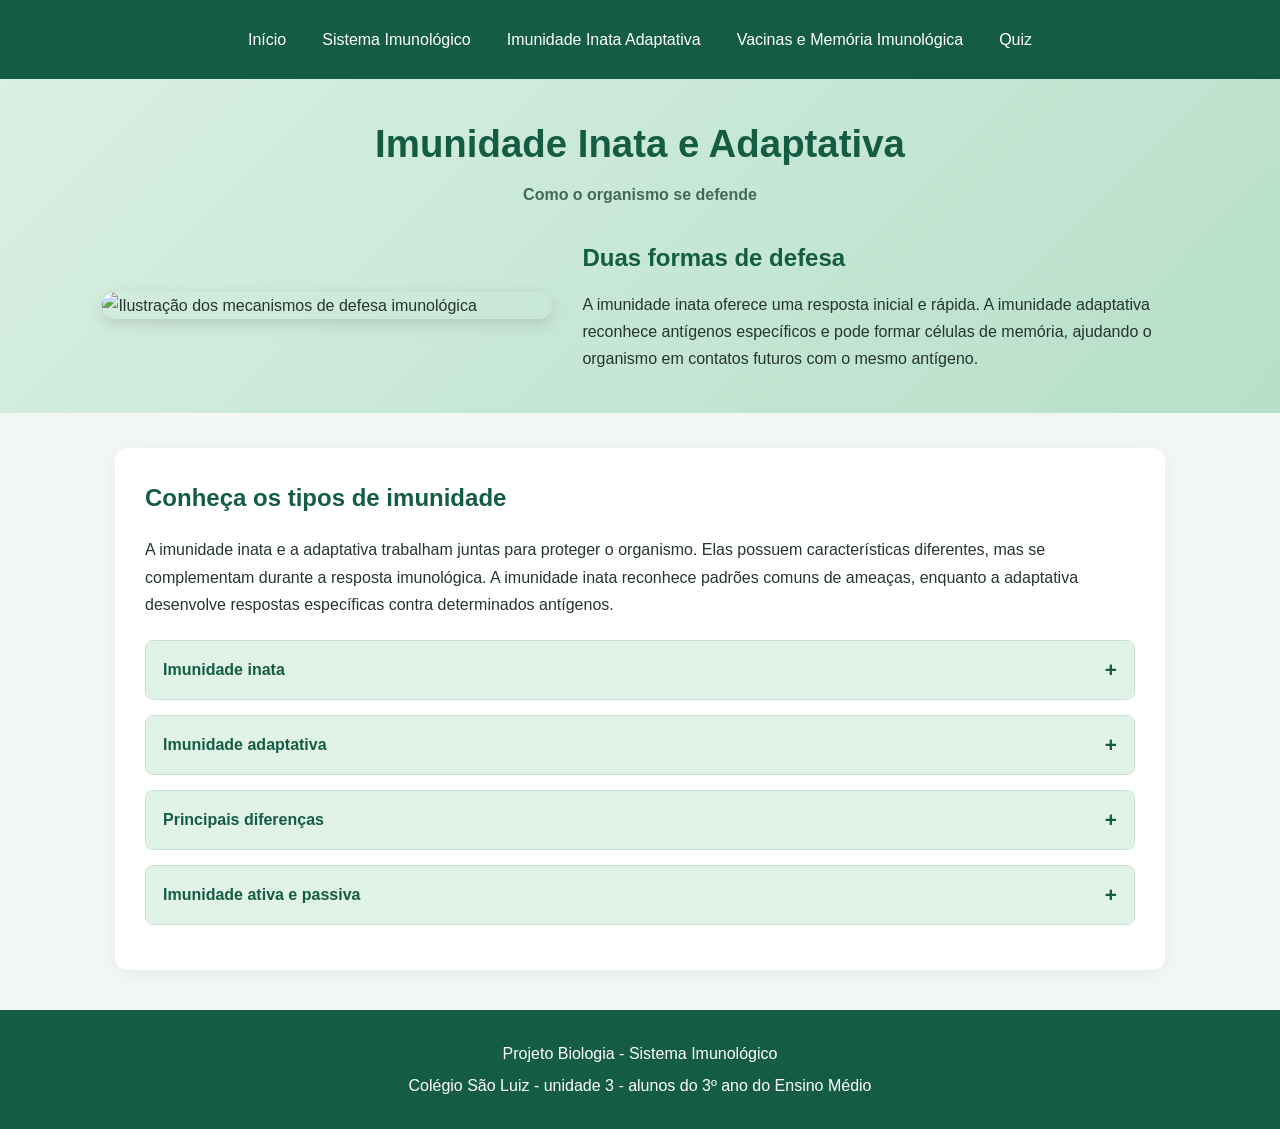
==== imunidade_inata_adptativa.html @ f13f6daf "Add files via upload" ====
<!DOCTYPE html>
<html lang="pt-br">

<head>
    <meta charset="UTF-8">
    <meta name="viewport" content="width=device-width, initial-scale=1.0">
    <title>imunidade inata e adaptativa | Biologia</title>
    <link rel="stylesheet" href="style.css">
</head>

<body>

    <!-- MENU -->

    <nav>
        <a href="index.html">Início</a>
        <a href="sistema_imunologico.html">Sistema Imunológico</a>
        <a href="imunidade_inata_adptativa.html">Imunidade Inata Adaptativa</a>
        <a href="vacinas_memorias_imunologicas.html">Vacinas e Memória Imunológica</a>
        <a href="quiz.html">Quiz</a>
    </nav>

    <!-- CABEÇALHO -->

    <header>

        <h1>Imunidade Inata e Adaptativa</h1>

        <p class="periodo">
            Como o organismo se defende
        </p>

        <div class="destaque-inicio">

            <img
                src="imagens/imunidade_inata_adaptativa.png"
                alt="Ilustração dos mecanismos de defesa imunológica"
            >

            <div class="texto-destaque">

                <h2>Duas formas de defesa</h2>

                <p>
                    A imunidade inata oferece uma resposta inicial
                    e rápida. A imunidade adaptativa reconhece
                    antígenos específicos e pode formar células
                    de memória, ajudando o organismo em contatos
                    futuros com o mesmo antígeno.
                </p>

            </div>

        </div>

    </header>

    <main>

        <section>

            <h2>Conheça os tipos de imunidade</h2>

            <p>
                A imunidade inata e a adaptativa trabalham juntas
                para proteger o organismo. Elas possuem características
                diferentes, mas se complementam durante a resposta
                imunológica. A imunidade inata reconhece padrões
                comuns de ameaças, enquanto a adaptativa desenvolve
                respostas específicas contra determinados antígenos.
            </p>

            <article class="acordeao">

                <button class="titulo-acordeao" aria-expanded="false">
                    Imunidade inata
                    <span>+</span>
                </button>

                <div class="conteudo-acordeao">

                    <p>
                        É a defesa inicial do organismo e atua
                        rapidamente. Inclui barreiras como pele
                        e mucosas, células como neutrófilos e
                        macrófagos e mecanismos como a inflamação.
                        Ela reconhece características comuns de
                        diferentes agentes infecciosos.
                    </p>

                </div>

            </article>

            <article class="acordeao">

                <button class="titulo-acordeao" aria-expanded="false">
                    Imunidade adaptativa
                    <span>+</span>
                </button>

                <div class="conteudo-acordeao">

                    <p>
                        É uma defesa específica que envolve os
                        linfócitos B e T. Os linfócitos B podem
                        originar plasmócitos que produzem anticorpos.
                        Os linfócitos T ajudam a coordenar a resposta
                        ou combatem células infectadas. A imunidade
                        adaptativa também pode formar células de memória.
                    </p>

                </div>

            </article>

            <article class="acordeao">

                <button class="titulo-acordeao" aria-expanded="false">
                    Principais diferenças
                    <span>+</span>
                </button>

                <div class="conteudo-acordeao">

                    <p>
                        A imunidade inata costuma agir rapidamente
                        e reconhece padrões gerais. A imunidade
                        adaptativa reconhece antígenos específicos
                        e pode desenvolver memória imunológica.
                        Ambas atuam em conjunto na proteção do corpo.
                    </p>

                </div>

            </article>

            <article class="acordeao">

                <button class="titulo-acordeao" aria-expanded="false">
                    Imunidade ativa e passiva
                    <span>+</span>
                </button>

                <div class="conteudo-acordeao">

                    <p>
                        A imunidade ativa acontece quando o próprio
                        organismo desenvolve uma resposta, como
                        após uma infecção ou vacinação. A imunidade
                        passiva acontece quando a pessoa recebe
                        anticorpos prontos, como os anticorpos
                        maternos transferidos ao bebê. A proteção
                        passiva costuma ser temporária e não gera
                        a mesma memória adaptativa da imunidade ativa.
                    </p>

                </div>

            </article>

        </section>

    </main>

    <footer>

        <p>Projeto Biologia - Sistema Imunológico</p>

        <p>
            Colégio São Luiz - unidade 3 -
            alunos do 3º ano do Ensino Médio
        </p>

    </footer>

    <script src="script.js"></script>

</body>

</html>
---- style.css ----
/* CONFIGURAÇÕES GERAIS */

* {
    margin: 0;
    padding: 0;
    box-sizing: border-box;
}

body {
    font-family: Arial, Helvetica, sans-serif;
    background-color: #f2f7f4;
    color: #26352d;
    line-height: 1.7;
}


/* MENU */

nav {
    background-color: #145c43;
    display: flex;
    justify-content: center;
    align-items: center;
    flex-wrap: wrap;
    gap: 8px;
    padding: 16px;
}

nav a {
    color: white;
    text-decoration: none;
    padding: 10px 14px;
    border-radius: 6px;
    transition: background-color 0.3s;
}

nav a:hover {
    background-color: #267b5d;
}


/* CABEÇALHO */

header {
    background: linear-gradient(135deg, #d9f0e3, #b6dfc9);
    padding: 40px 8%;
    text-align: center;
}

header h1 {
    color: #145c43;
    font-size: 2.4rem;
    line-height: 1.3;
    margin-bottom: 8px;
}

.periodo {
    color: #426b57;
    font-weight: bold;
    margin: 12px 0 30px;
}


/* DESTAQUE */

.destaque-inicio {
    display: flex;
    align-items: center;
    justify-content: center;
    gap: 30px;
    max-width: 1100px;
    margin: 25px auto 0;
    text-align: left;
}

.destaque-inicio img {
    width: 45%;
    max-width: 450px;
    max-height: 320px;
    object-fit: cover;
    border-radius: 14px;
    box-shadow: 0 5px 15px #00000020;
}

.texto-destaque {
    flex: 1;
}

.texto-destaque h2 {
    color: #145c43;
    margin-bottom: 12px;
}


/* CONTEÚDO */

main {
    max-width: 1100px;
    margin: 35px auto;
    padding: 0 25px;
}

section {
    background-color: white;
    padding: 30px;
    border-radius: 12px;
    box-shadow: 0 4px 15px #0000000d;
}

section h2 {
    color: #145c43;
    margin-bottom: 18px;
}

section > p {
    margin-bottom: 22px;
}


/* ACORDEÕES */

.acordeao {
    margin: 15px 0;
    border: 1px solid #c8dfd1;
    border-radius: 8px;
    overflow: hidden;
}

.titulo-acordeao {
    width: 100%;
    border: none;
    background-color: #e1f2e8;
    color: #145c43;
    padding: 17px;
    text-align: left;
    font-size: 1rem;
    font-weight: bold;
    cursor: pointer;
    display: flex;
    justify-content: space-between;
    align-items: center;
    gap: 12px;
}

.titulo-acordeao:hover {
    background-color: #cce8d8;
}

.titulo-acordeao span {
    font-size: 1.3rem;
}

.conteudo-acordeao {
    display: none;
    padding: 20px;
    background-color: #ffffff;
}

.conteudo-acordeao.aberto {
    display: block;
}


/* QUIZ */

#quiz-container {
    margin-top: 25px;
    padding: 25px;
    background-color: #f3f9f5;
    border: 1px solid #c8dfd1;
    border-radius: 12px;
}

#progresso {
    color: #426b57;
    font-weight: bold;
    margin-bottom: 15px;
}

#pergunta {
    color: #145c43;
    margin-bottom: 20px;
    font-size: 1.2rem;
}

#alternativas {
    display: flex;
    flex-direction: column;
    gap: 10px;
}

.alternativa {
    width: 100%;
    padding: 13px;
    border: 1px solid #b9d4c4;
    background-color: white;
    color: #26352d;
    border-radius: 7px;
    cursor: pointer;
    text-align: left;
    font-size: 1rem;
    transition: background-color 0.2s;
}

.alternativa:hover:not(:disabled) {
    background-color: #e1f2e8;
}

.alternativa:disabled {
    cursor: default;
    opacity: 1;
}

.alternativa.correta {
    background-color: #d6f2df;
    border-color: #21834f;
}

.alternativa.errada {
    background-color: #fbe1df;
    border-color: #bf4b43;
}

#feedback {
    margin: 18px 0;
    font-weight: bold;
}

#proxima {
    background-color: #145c43;
    color: white;
    border: none;
    padding: 12px 20px;
    border-radius: 7px;
    cursor: pointer;
    font-size: 1rem;
    margin-top: 10px;
}

#proxima:hover:not(:disabled) {
    background-color: #267b5d;
}

#proxima:disabled {
    background-color: #9aafa3;
    cursor: not-allowed;
}


/* RODAPÉ */

footer {
    background-color: #145c43;
    color: white;
    text-align: center;
    padding: 25px 15px;
    margin-top: 40px;
}

footer p {
    margin: 5px 0;
}


/* ACESSIBILIDADE */

a:focus-visible,
button:focus-visible {
    outline: 3px solid #e5a93b;
    outline-offset: 3px;
}


/* ADAPTAÇÃO PARA CELULARES */

@media (max-width: 700px) {

    nav {
        flex-direction: column;
    }

    nav a {
        width: 100%;
        text-align: center;
    }

    header {
        padding: 30px 20px;
    }

    header h1 {
        font-size: 1.8rem;
    }

    .destaque-inicio {
        flex-direction: column;
        text-align: center;
    }

    .destaque-inicio img {
        width: 100%;
    }

    main {
        padding: 0 12px;
        margin: 20px auto;
    }

    section {
        padding: 20px 15px;
    }

    #quiz-container {
        padding: 16px;
    }
}
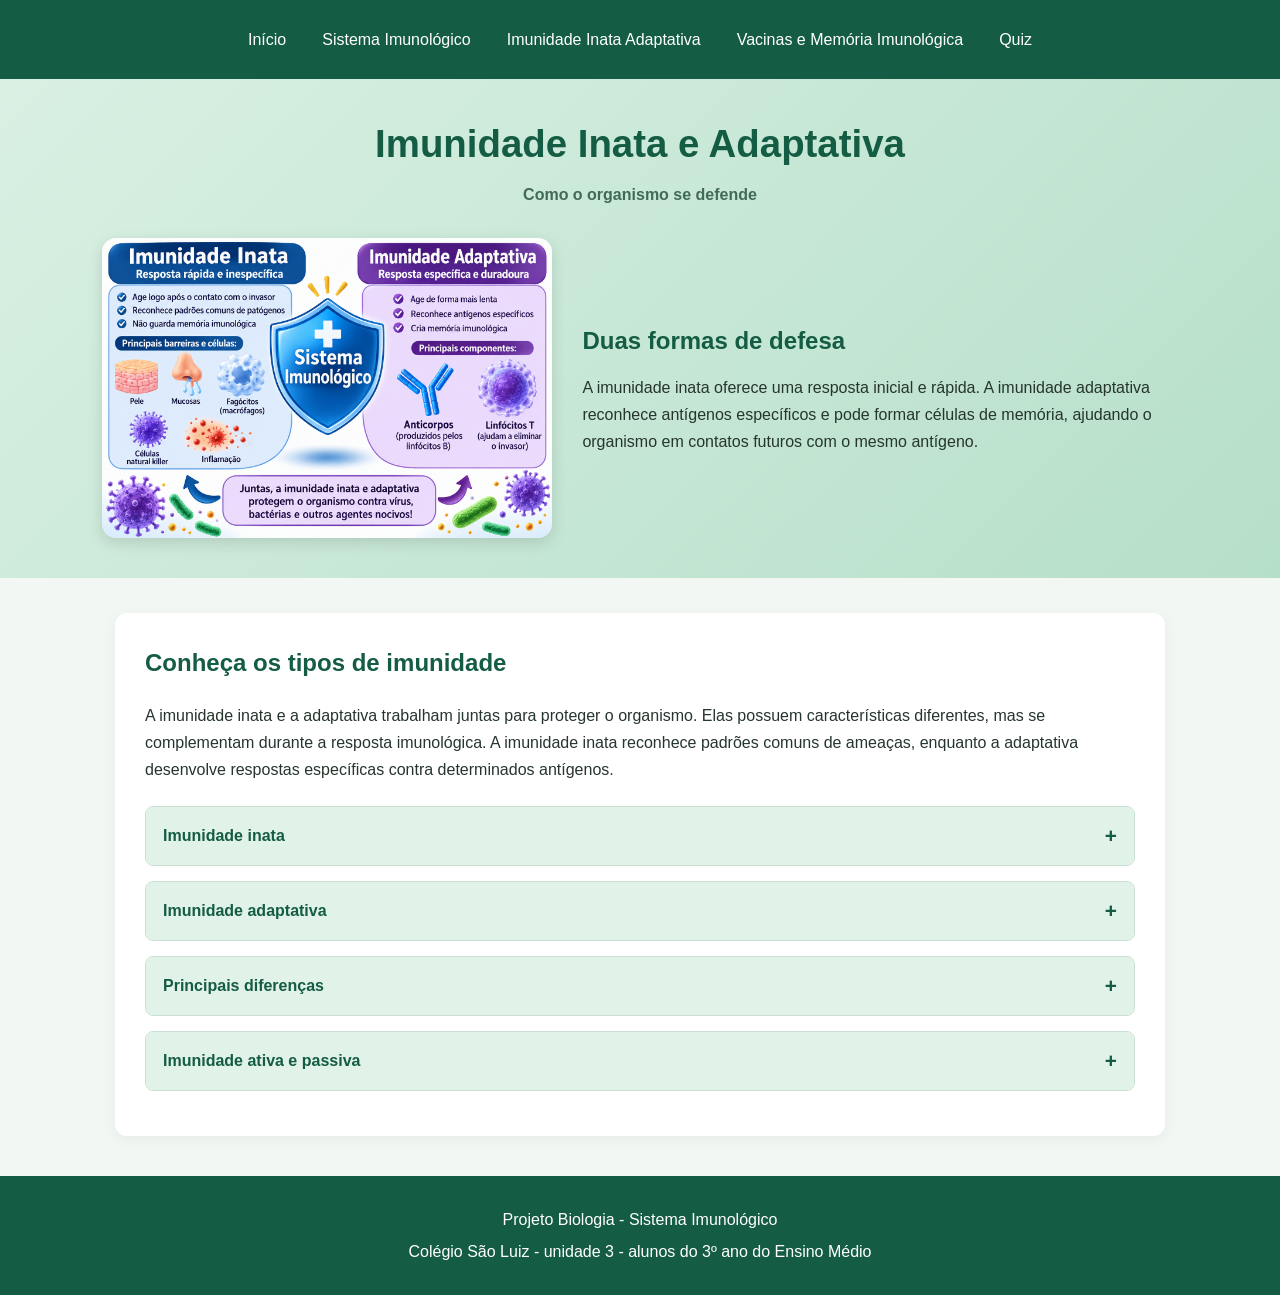
==== commit d7bb46a8: "Update imunidade_inata_adptativa.html" ====
--- a/imunidade_inata_adptativa.html
+++ b/imunidade_inata_adptativa.html
@@ -33,7 +33,7 @@
         <div class="destaque-inicio">
 
             <img
-                src="imagens/imunidade_inata_adaptativa.png"
+                src="Imagem/Imunidade Inata e Adaptativa.png"
                 alt="Ilustração dos mecanismos de defesa imunológica"
             >
 
@@ -178,4 +178,4 @@
 
 </body>
 
-</html>+</html>
